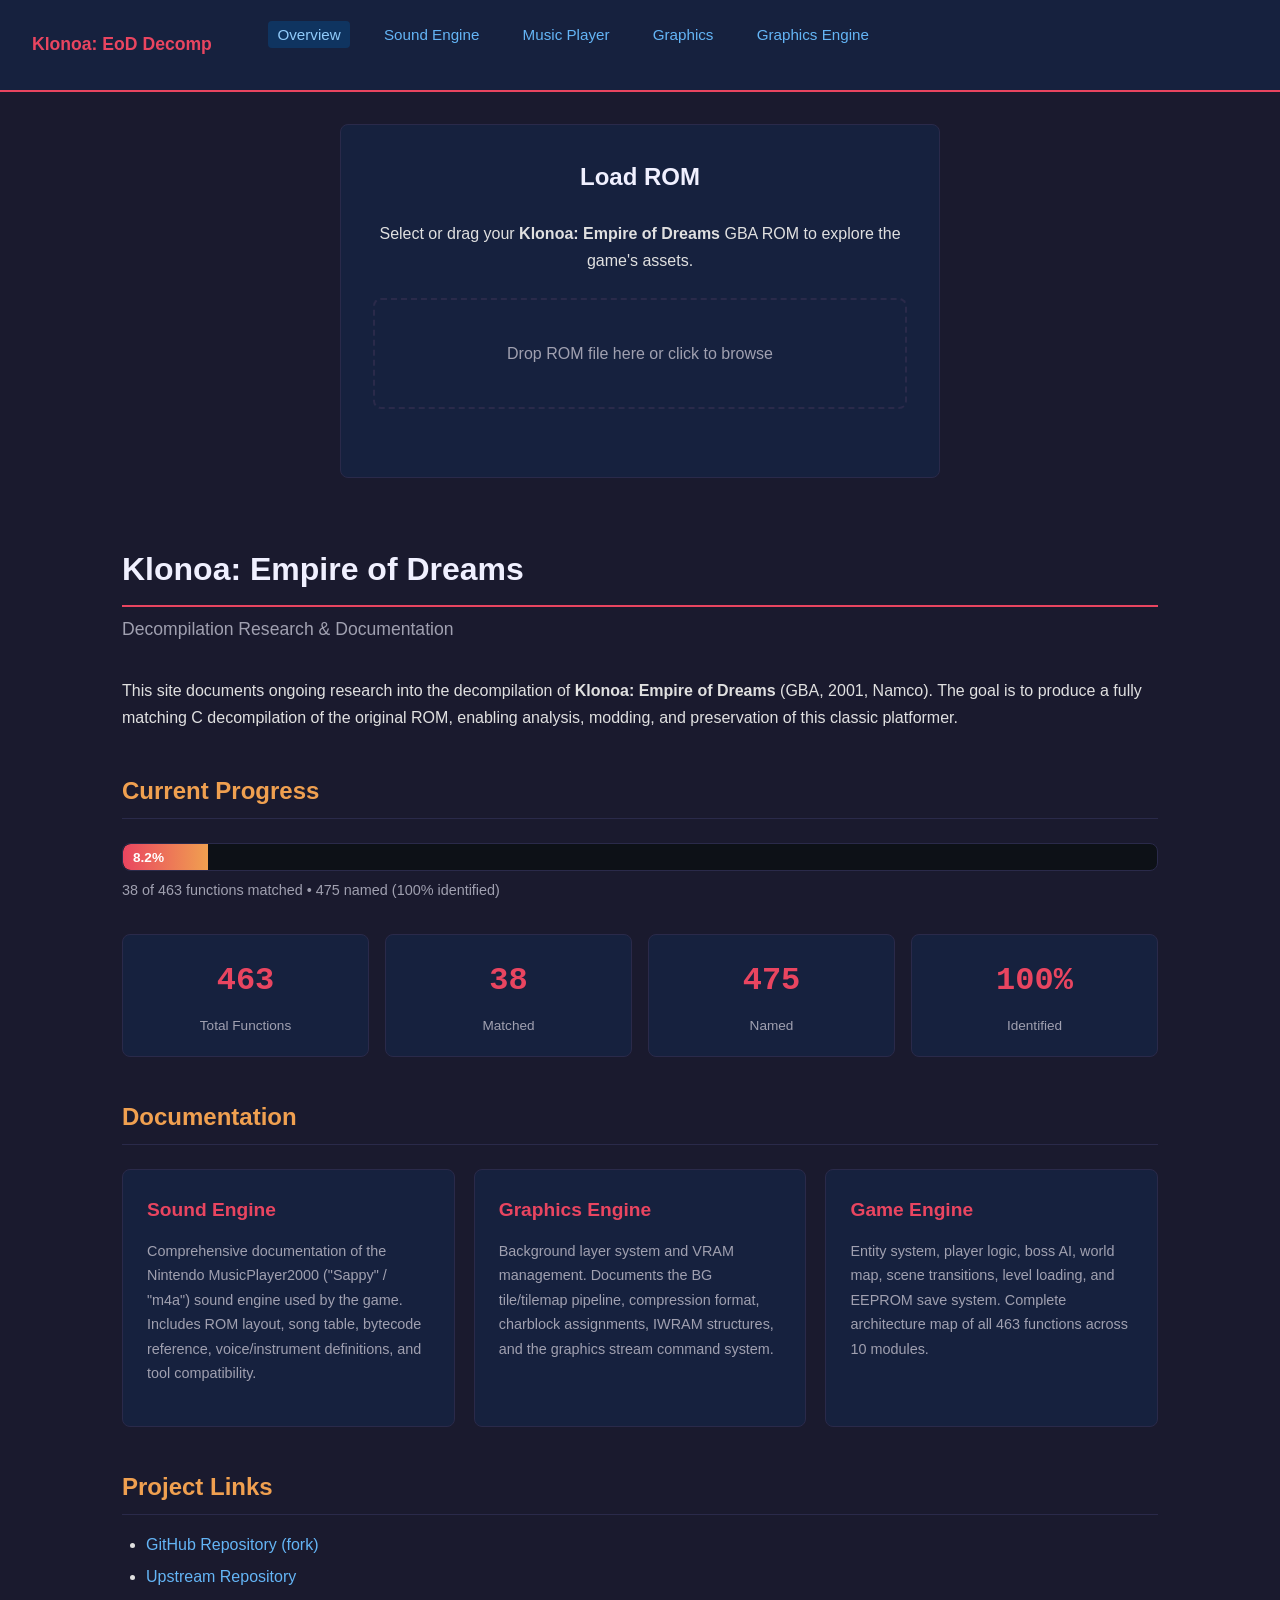
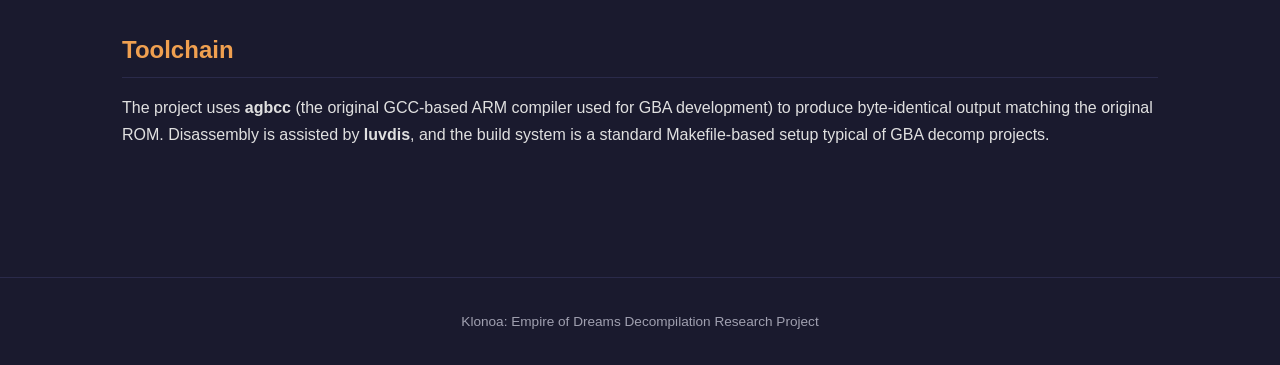
==== index.html @ 94789c7f "Update site: 38 matched (8.2%), add asm barrier technique matches Index: updated progress to 38/463 " ====
<!DOCTYPE html>
<html lang="en">
<head>
    <meta charset="UTF-8">
    <meta name="viewport" content="width=device-width, initial-scale=1.0">
    <title>Klonoa: Empire of Dreams — Decompilation Research</title>
    <link rel="stylesheet" href="style.css">
</head>
<body>
    <nav>
        <a href="index.html" class="site-title">Klonoa: EoD Decomp</a>
        <ul class="nav-links">
            <li><a href="index.html" class="active">Overview</a></li>
            <li><a href="sound.html">Sound Engine</a></li>
            <li><a href="music.html">Music Player</a></li>
            <li><a href="gallery.html">Graphics</a></li>
            <li><a href="graphics-engine.html">Graphics Engine</a></li>
        </ul>
    </nav>

    <div id="rom-picker-home"></div>

    <div class="container">
        <h1>Klonoa: Empire of Dreams</h1>
        <p class="subtitle">Decompilation Research &amp; Documentation</p>

        <p>
            This site documents ongoing research into the decompilation of
            <strong>Klonoa: Empire of Dreams</strong> (GBA, 2001, Namco).
            The goal is to produce a fully matching C decompilation of the original ROM,
            enabling analysis, modding, and preservation of this classic platformer.
        </p>

        <h2>Current Progress</h2>

        <div class="progress-container">
            <div class="progress-bar-bg">
                <div class="progress-bar-fill" style="width: 8.21%;">8.2%</div>
            </div>
            <p class="progress-label">38 of 463 functions matched &bull; 475 named (100% identified)</p>
        </div>

        <div class="stats-grid">
            <div class="stat-card">
                <div class="stat-value">463</div>
                <div class="stat-label">Total Functions</div>
            </div>
            <div class="stat-card">
                <div class="stat-value">38</div>
                <div class="stat-label">Matched</div>
            </div>
            <div class="stat-card">
                <div class="stat-value">475</div>
                <div class="stat-label">Named</div>
            </div>
            <div class="stat-card">
                <div class="stat-value">100%</div>
                <div class="stat-label">Identified</div>
            </div>
        </div>

        <h2>Documentation</h2>

        <div class="card-grid">
            <a href="sound.html" class="card" style="text-decoration: none;">
                <h3>Sound Engine</h3>
                <p>
                    Comprehensive documentation of the Nintendo MusicPlayer2000 ("Sappy" / "m4a")
                    sound engine used by the game. Includes ROM layout, song table, bytecode reference,
                    voice/instrument definitions, and tool compatibility.
                </p>
            </a>

            <a href="graphics-engine.html" class="card" style="text-decoration: none;">
                <h3>Graphics Engine</h3>
                <p>
                    Background layer system and VRAM management. Documents the BG tile/tilemap
                    pipeline, compression format, charblock assignments, IWRAM structures,
                    and the graphics stream command system.
                </p>
            </a>

            <a href="game-engine.html" class="card" style="text-decoration: none;">
                <h3>Game Engine</h3>
                <p>
                    Entity system, player logic, boss AI, world map, scene transitions,
                    level loading, and EEPROM save system. Complete architecture map of all
                    463 functions across 10 modules.
                </p>
            </a>
        </div>

        <h2>Project Links</h2>
        <ul>
            <li><a href="https://github.com/felipesanches/kl-eod-decomp">GitHub Repository (fork)</a></li>
            <li><a href="https://github.com/macabeus/kl-eod-decomp">Upstream Repository</a></li>
        </ul>

        <h2>Toolchain</h2>
        <p>
            The project uses <strong>agbcc</strong> (the original GCC-based ARM compiler used for GBA development)
            to produce byte-identical output matching the original ROM. Disassembly is assisted by
            <strong>luvdis</strong>, and the build system is a standard Makefile-based setup typical of GBA
            decomp projects.
        </p>
    </div>

    <footer>
        Klonoa: Empire of Dreams Decompilation Research Project
    </footer>
    <script type="module">
        import { initRomPicker } from './js/rom-picker.js';
        // On index page, ROM picker is optional — content is always visible
        initRomPicker('#rom-picker-home', () => {});
    </script>
</body>
</html>
---- style.css ----
/* Klonoa: Empire of Dreams — Decompilation Research Site */

:root {
    --bg-primary: #1a1a2e;
    --bg-secondary: #16213e;
    --bg-tertiary: #0f3460;
    --bg-code: #0d1117;
    --text-primary: #e0e0e0;
    --text-secondary: #a0a0b0;
    --text-heading: #f0f0ff;
    --accent: #e94560;
    --accent-secondary: #f0a050;
    --link: #64b5f6;
    --link-hover: #90caf9;
    --border: #2a2a4a;
    --table-header: #1a2744;
    --table-row-alt: #141e33;
    --mono: "Fira Mono", "Cascadia Code", "Consolas", "Liberation Mono", monospace;
    --sans: "Segoe UI", "Helvetica Neue", Arial, sans-serif;
}

* {
    margin: 0;
    padding: 0;
    box-sizing: border-box;
}

html {
    scroll-behavior: smooth;
}

body {
    font-family: var(--sans);
    background: var(--bg-primary);
    color: var(--text-primary);
    line-height: 1.7;
    min-height: 100vh;
}

/* Navigation */
nav {
    background: var(--bg-secondary);
    border-bottom: 2px solid var(--accent);
    padding: 0.8rem 2rem;
    position: sticky;
    top: 0;
    z-index: 100;
    display: flex;
    align-items: center;
    gap: 2rem;
    flex-wrap: wrap;
}

nav .site-title {
    font-size: 1.1rem;
    font-weight: 700;
    color: var(--accent);
    text-decoration: none;
    white-space: nowrap;
}

nav .nav-links {
    display: flex;
    gap: 1.5rem;
    list-style: none;
    flex-wrap: wrap;
}

nav .nav-links a {
    color: var(--link);
    text-decoration: none;
    font-size: 0.95rem;
    padding: 0.3rem 0.6rem;
    border-radius: 4px;
    transition: background 0.2s, color 0.2s;
}

nav .nav-links a:hover,
nav .nav-links a.active {
    background: var(--bg-tertiary);
    color: var(--link-hover);
}

/* Main content */
.container {
    max-width: 1100px;
    margin: 0 auto;
    padding: 2rem 2rem 4rem;
}

h1 {
    font-size: 2rem;
    color: var(--text-heading);
    margin-bottom: 0.5rem;
    border-bottom: 2px solid var(--accent);
    padding-bottom: 0.5rem;
}

h2 {
    font-size: 1.5rem;
    color: var(--accent-secondary);
    margin-top: 2.5rem;
    margin-bottom: 1rem;
    border-bottom: 1px solid var(--border);
    padding-bottom: 0.4rem;
}

h3 {
    font-size: 1.2rem;
    color: var(--text-heading);
    margin-top: 2rem;
    margin-bottom: 0.75rem;
}

p {
    margin-bottom: 1rem;
    color: var(--text-primary);
}

.subtitle {
    font-size: 1.1rem;
    color: var(--text-secondary);
    margin-bottom: 2rem;
}

a {
    color: var(--link);
    text-decoration: none;
}

a:hover {
    color: var(--link-hover);
    text-decoration: underline;
}

/* Progress bar */
.progress-container {
    margin: 1.5rem 0 2rem;
}

.progress-bar-bg {
    background: var(--bg-code);
    border-radius: 8px;
    height: 28px;
    overflow: hidden;
    border: 1px solid var(--border);
}

.progress-bar-fill {
    background: linear-gradient(90deg, var(--accent), var(--accent-secondary));
    height: 100%;
    border-radius: 8px 0 0 8px;
    display: flex;
    align-items: center;
    padding-left: 10px;
    font-size: 0.85rem;
    font-weight: 600;
    color: #fff;
    min-width: 60px;
}

.progress-label {
    margin-top: 0.4rem;
    font-size: 0.9rem;
    color: var(--text-secondary);
}

/* Stats grid */
.stats-grid {
    display: grid;
    grid-template-columns: repeat(auto-fit, minmax(200px, 1fr));
    gap: 1rem;
    margin: 1.5rem 0 2rem;
}

.stat-card {
    background: var(--bg-secondary);
    border: 1px solid var(--border);
    border-radius: 8px;
    padding: 1.2rem;
    text-align: center;
}

.stat-card .stat-value {
    font-size: 2rem;
    font-weight: 700;
    color: var(--accent);
    font-family: var(--mono);
}

.stat-card .stat-label {
    font-size: 0.85rem;
    color: var(--text-secondary);
    margin-top: 0.3rem;
}

/* Tables */
table {
    width: 100%;
    border-collapse: collapse;
    margin: 1rem 0 2rem;
    font-size: 0.9rem;
    overflow-x: auto;
    display: block;
}

@media (min-width: 800px) {
    table {
        display: table;
    }
}

thead th {
    background: var(--table-header);
    color: var(--text-heading);
    padding: 0.7rem 0.8rem;
    text-align: left;
    font-weight: 600;
    border-bottom: 2px solid var(--accent);
    white-space: nowrap;
}

tbody td {
    padding: 0.5rem 0.8rem;
    border-bottom: 1px solid var(--border);
}

tbody tr:nth-child(even) {
    background: var(--table-row-alt);
}

tbody tr:hover {
    background: var(--bg-tertiary);
}

/* Monospace cells for addresses, hex values */
.mono {
    font-family: var(--mono);
    font-size: 0.85rem;
    color: var(--accent-secondary);
}

td.mono {
    font-family: var(--mono);
    font-size: 0.85rem;
    color: var(--accent-secondary);
}

/* Code blocks */
pre {
    background: var(--bg-code);
    border: 1px solid var(--border);
    border-radius: 6px;
    padding: 1rem 1.2rem;
    overflow-x: auto;
    margin: 1rem 0 1.5rem;
    font-family: var(--mono);
    font-size: 0.85rem;
    line-height: 1.6;
    color: var(--text-primary);
}

code {
    font-family: var(--mono);
    font-size: 0.88em;
    background: var(--bg-code);
    padding: 0.15em 0.4em;
    border-radius: 3px;
    color: var(--accent-secondary);
}

pre code {
    background: none;
    padding: 0;
    color: inherit;
}

/* Syntax colors in code blocks */
.kw { color: #c792ea; }
.ty { color: #82aaff; }
.nu { color: #f78c6c; }
.cm { color: #546e7a; }
.st { color: #c3e88d; }
.fn { color: #ffcb6b; }

/* Section cards */
.card-grid {
    display: grid;
    grid-template-columns: repeat(auto-fit, minmax(280px, 1fr));
    gap: 1.2rem;
    margin: 1.5rem 0;
}

.card {
    background: var(--bg-secondary);
    border: 1px solid var(--border);
    border-radius: 8px;
    padding: 1.5rem;
    transition: border-color 0.2s, transform 0.1s;
}

.card:hover {
    border-color: var(--accent);
    transform: translateY(-2px);
}

.card h3 {
    margin-top: 0;
    color: var(--accent);
}

.card p {
    color: var(--text-secondary);
    font-size: 0.9rem;
}

/* Lists */
ul, ol {
    margin: 0.5rem 0 1.5rem 1.5rem;
}

li {
    margin-bottom: 0.3rem;
}

/* Footer */
footer {
    text-align: center;
    padding: 2rem;
    color: var(--text-secondary);
    font-size: 0.85rem;
    border-top: 1px solid var(--border);
    margin-top: 3rem;
}

/* ROM Picker */
.rom-picker-box {
    max-width: 600px;
    margin: 2rem auto;
    padding: 2rem;
    background: var(--bg-secondary);
    border: 1px solid var(--border);
    border-radius: 8px;
    text-align: center;
}

.rom-picker-box h2 {
    border: none;
    margin-top: 0;
    color: var(--text-heading);
}

.rom-drop-zone {
    margin: 1.5rem 0 1rem;
    padding: 2.5rem 1.5rem;
    border: 2px dashed var(--border);
    border-radius: 8px;
    cursor: pointer;
    transition: border-color 0.2s, background 0.2s;
}

.rom-drop-zone:hover,
.rom-drop-zone.dragover {
    border-color: var(--accent);
    background: rgba(233, 69, 96, 0.05);
}

.rom-drop-label {
    color: var(--text-secondary);
    font-size: 1rem;
}

.rom-error {
    color: var(--accent);
    font-size: 0.9rem;
    min-height: 1.4em;
}

.rom-status-loaded {
    margin-left: auto;
    color: #4caf50;
    font-size: 0.85rem;
    display: flex;
    align-items: center;
    gap: 0.5rem;
    white-space: nowrap;
}

.rom-clear-btn {
    background: transparent;
    border: 1px solid var(--border);
    color: var(--text-secondary);
    padding: 0.15rem 0.5rem;
    border-radius: 4px;
    cursor: pointer;
    font-size: 0.8rem;
}

.rom-clear-btn:hover {
    border-color: var(--accent);
    color: var(--accent);
}

.hidden {
    display: none !important;
}

/* Responsive */
@media (max-width: 600px) {
    nav {
        padding: 0.6rem 1rem;
        gap: 0.8rem;
    }

    .container {
        padding: 1.2rem 1rem 3rem;
    }

    h1 { font-size: 1.5rem; }
    h2 { font-size: 1.25rem; }

    .stats-grid {
        grid-template-columns: repeat(2, 1fr);
    }

    .stat-card .stat-value {
        font-size: 1.5rem;
    }
}
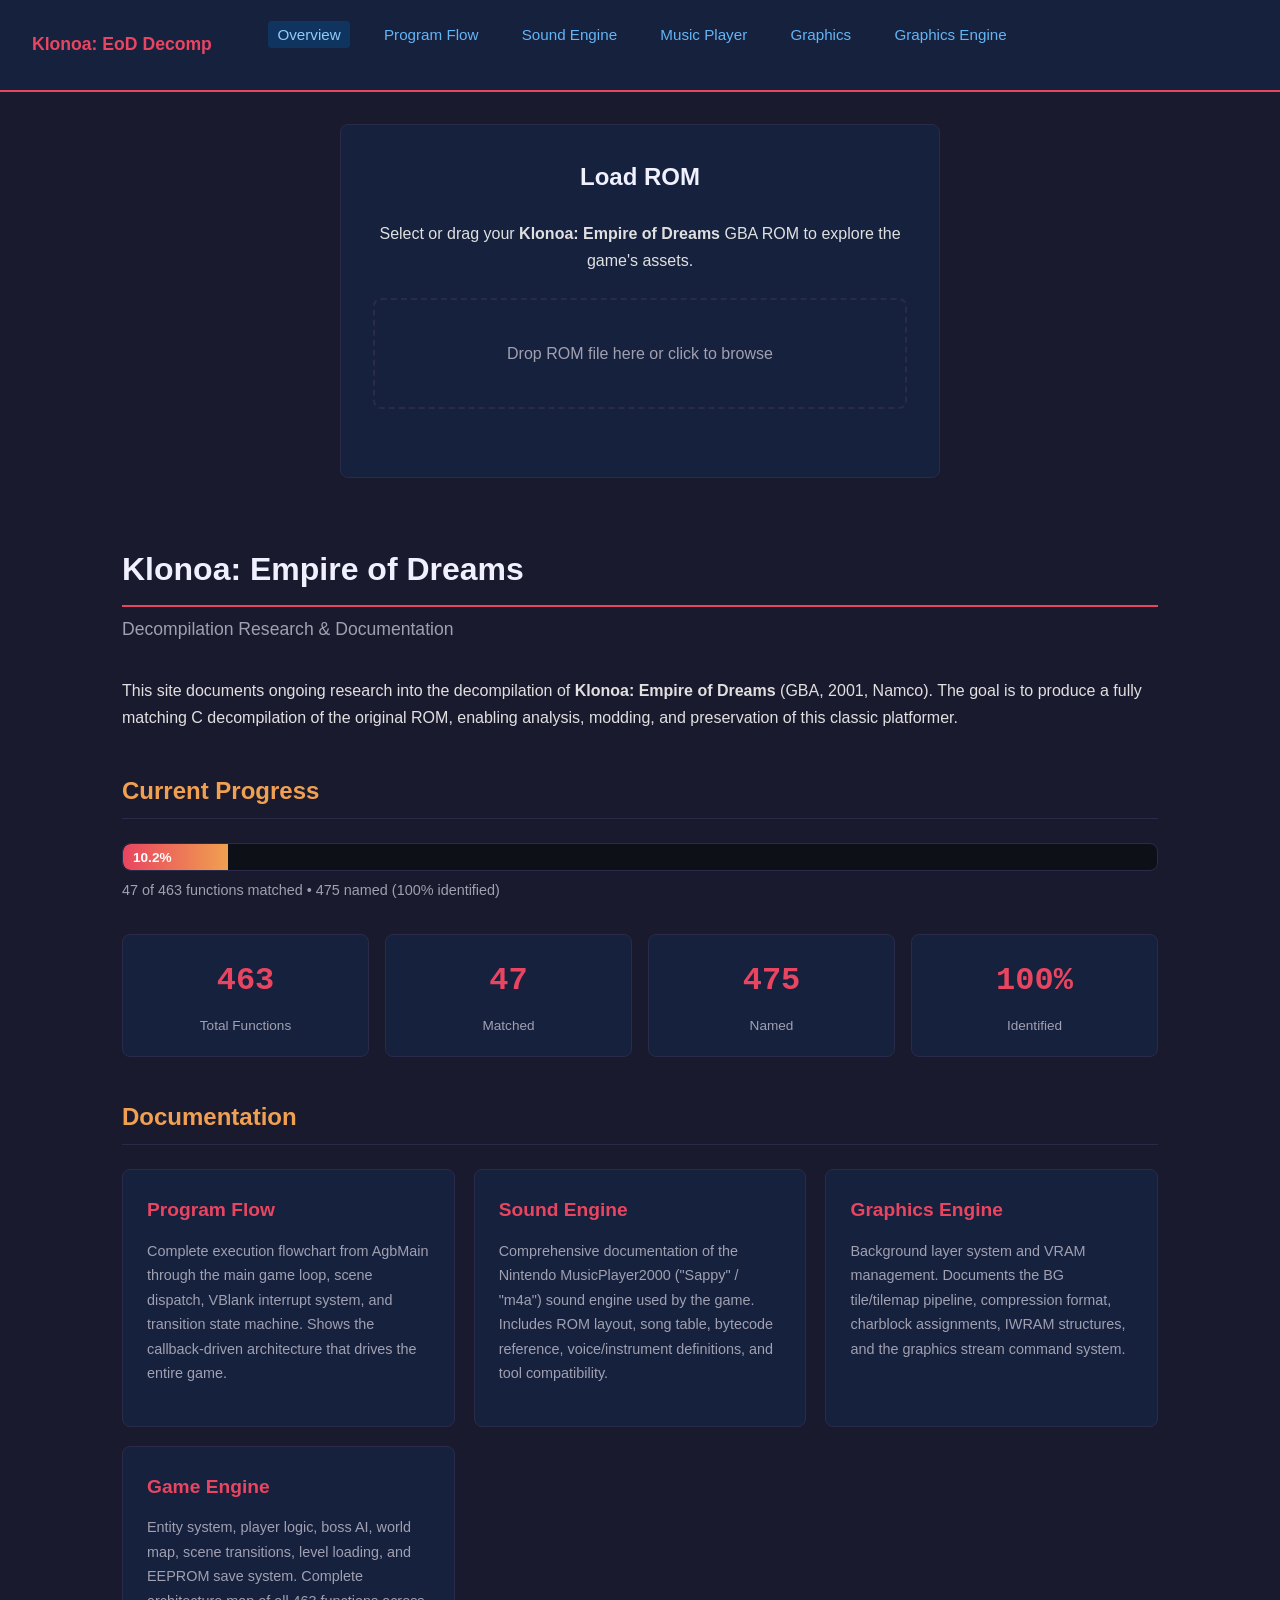
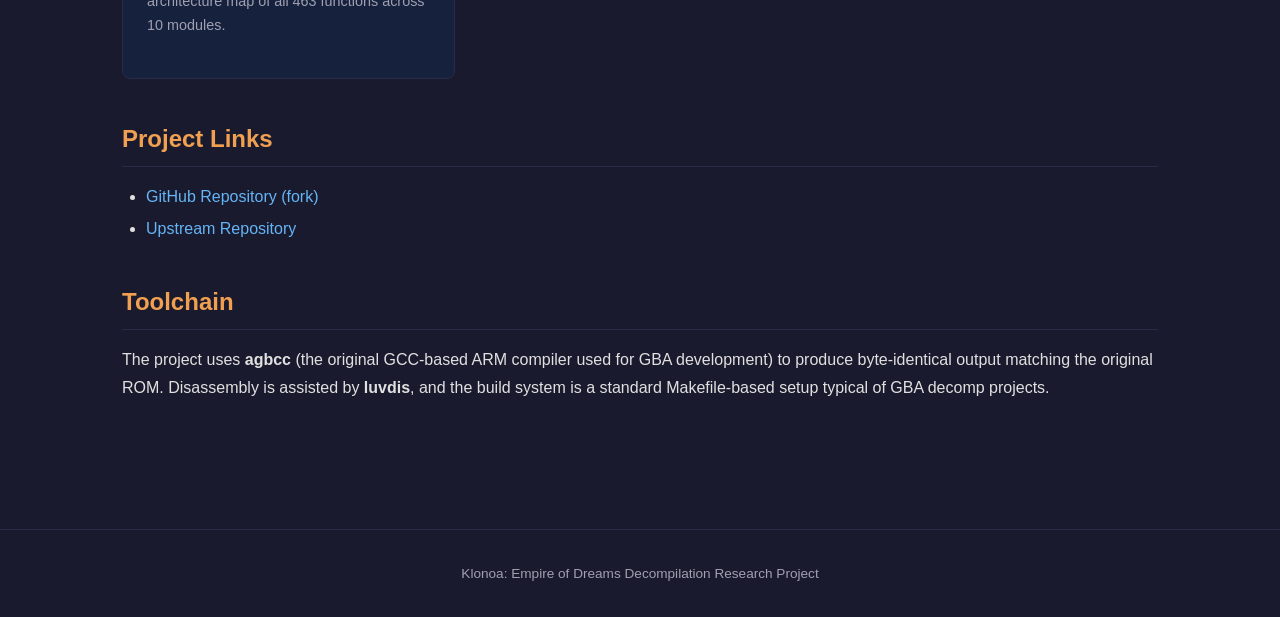
==== commit 1cde6d89: "Add program flow diagram to website SVG flowchart showing the complete execution flow: AgbMain boot " ====
--- a/index.html
+++ b/index.html
@@ -11,6 +11,7 @@
         <a href="index.html" class="site-title">Klonoa: EoD Decomp</a>
         <ul class="nav-links">
             <li><a href="index.html" class="active">Overview</a></li>
+            <li><a href="flowchart.html">Program Flow</a></li>
             <li><a href="sound.html">Sound Engine</a></li>
             <li><a href="music.html">Music Player</a></li>
             <li><a href="gallery.html">Graphics</a></li>
@@ -35,9 +36,9 @@
 
         <div class="progress-container">
             <div class="progress-bar-bg">
-                <div class="progress-bar-fill" style="width: 8.21%;">8.2%</div>
+                <div class="progress-bar-fill" style="width: 10.15%;">10.2%</div>
             </div>
-            <p class="progress-label">38 of 463 functions matched &bull; 475 named (100% identified)</p>
+            <p class="progress-label">47 of 463 functions matched &bull; 475 named (100% identified)</p>
         </div>
 
         <div class="stats-grid">
@@ -46,7 +47,7 @@
                 <div class="stat-label">Total Functions</div>
             </div>
             <div class="stat-card">
-                <div class="stat-value">38</div>
+                <div class="stat-value">47</div>
                 <div class="stat-label">Matched</div>
             </div>
             <div class="stat-card">
@@ -62,6 +63,15 @@
         <h2>Documentation</h2>
 
         <div class="card-grid">
+            <a href="flowchart.html" class="card" style="text-decoration: none;">
+                <h3>Program Flow</h3>
+                <p>
+                    Complete execution flowchart from AgbMain through the main game loop,
+                    scene dispatch, VBlank interrupt system, and transition state machine.
+                    Shows the callback-driven architecture that drives the entire game.
+                </p>
+            </a>
+
             <a href="sound.html" class="card" style="text-decoration: none;">
                 <h3>Sound Engine</h3>
                 <p>
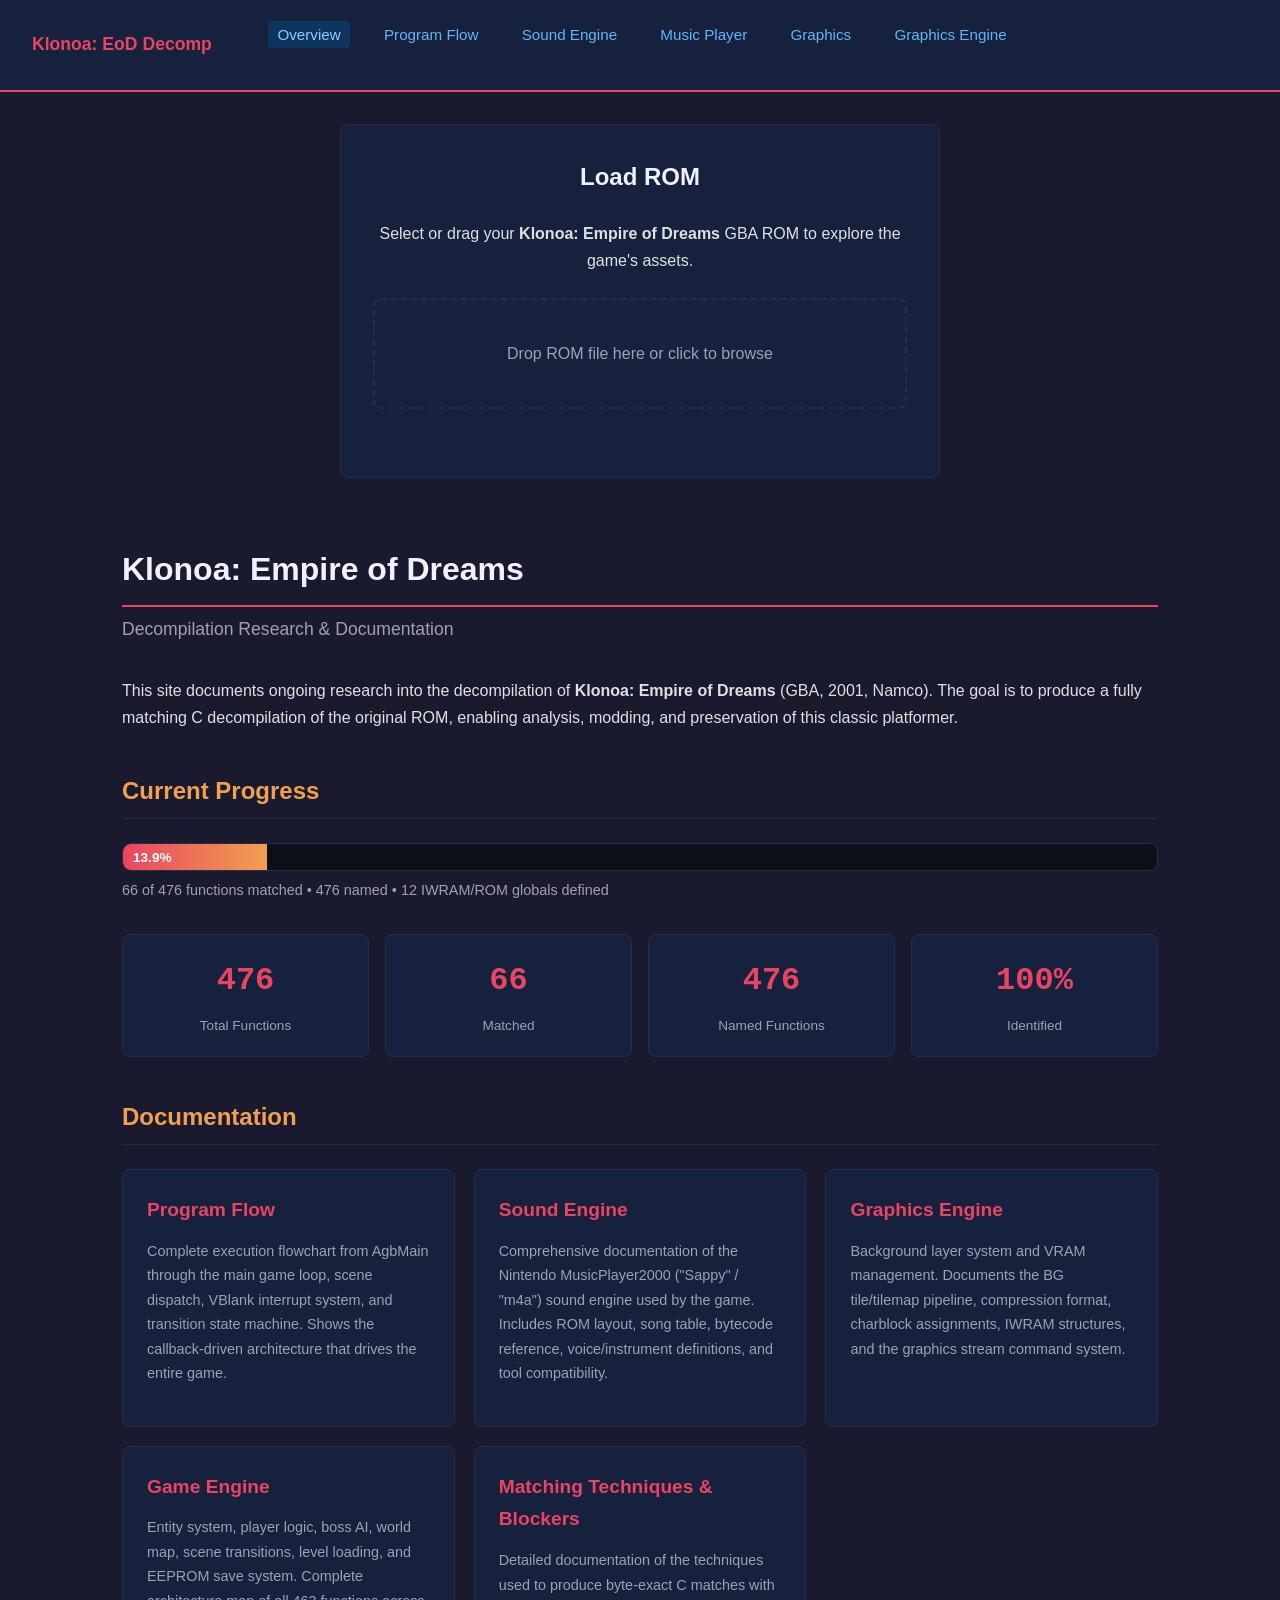
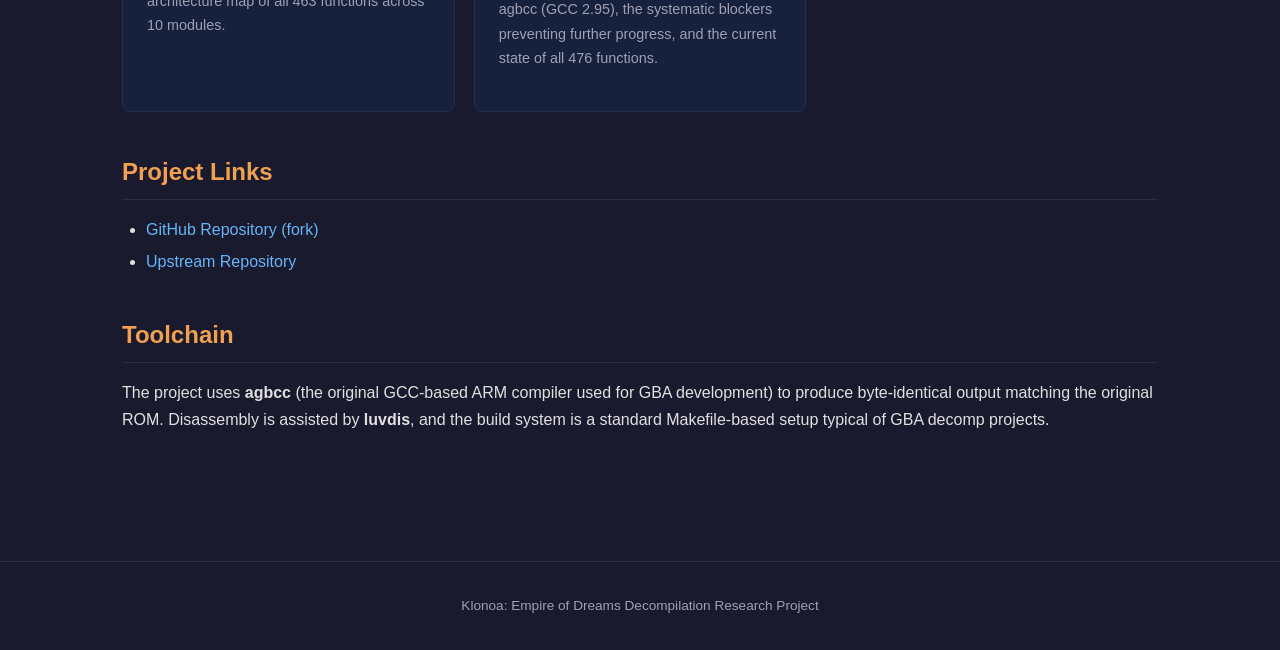
==== commit f2abdde8: "Update stats from source (auto-generated)" ====
--- a/index.html
+++ b/index.html
@@ -36,23 +36,23 @@
 
         <div class="progress-container">
             <div class="progress-bar-bg">
-                <div class="progress-bar-fill" style="width: 10.15%;">10.2%</div>
+                <div class="progress-bar-fill" style="width: 13.9%;">13.9%</div>
             </div>
-            <p class="progress-label">47 of 463 functions matched &bull; 475 named (100% identified)</p>
+            <p class="progress-label">66 of 476 functions matched &bull; 476 named &bull; 12 IWRAM/ROM globals defined</p>
         </div>
 
         <div class="stats-grid">
             <div class="stat-card">
-                <div class="stat-value">463</div>
+                <div class="stat-value">476</div>
                 <div class="stat-label">Total Functions</div>
             </div>
             <div class="stat-card">
-                <div class="stat-value">47</div>
+                <div class="stat-value">66</div>
                 <div class="stat-label">Matched</div>
             </div>
             <div class="stat-card">
-                <div class="stat-value">475</div>
-                <div class="stat-label">Named</div>
+                <div class="stat-value">476</div>
+                <div class="stat-label">Named Functions</div>
             </div>
             <div class="stat-card">
                 <div class="stat-value">100%</div>
@@ -98,6 +98,15 @@
                     463 functions across 10 modules.
                 </p>
             </a>
+
+            <a href="matching.html" class="card" style="text-decoration: none;">
+                <h3>Matching Techniques &amp; Blockers</h3>
+                <p>
+                    Detailed documentation of the techniques used to produce byte-exact C matches
+                    with agbcc (GCC 2.95), the systematic blockers preventing further progress,
+                    and the current state of all 476 functions.
+                </p>
+            </a>
         </div>
 
         <h2>Project Links</h2>
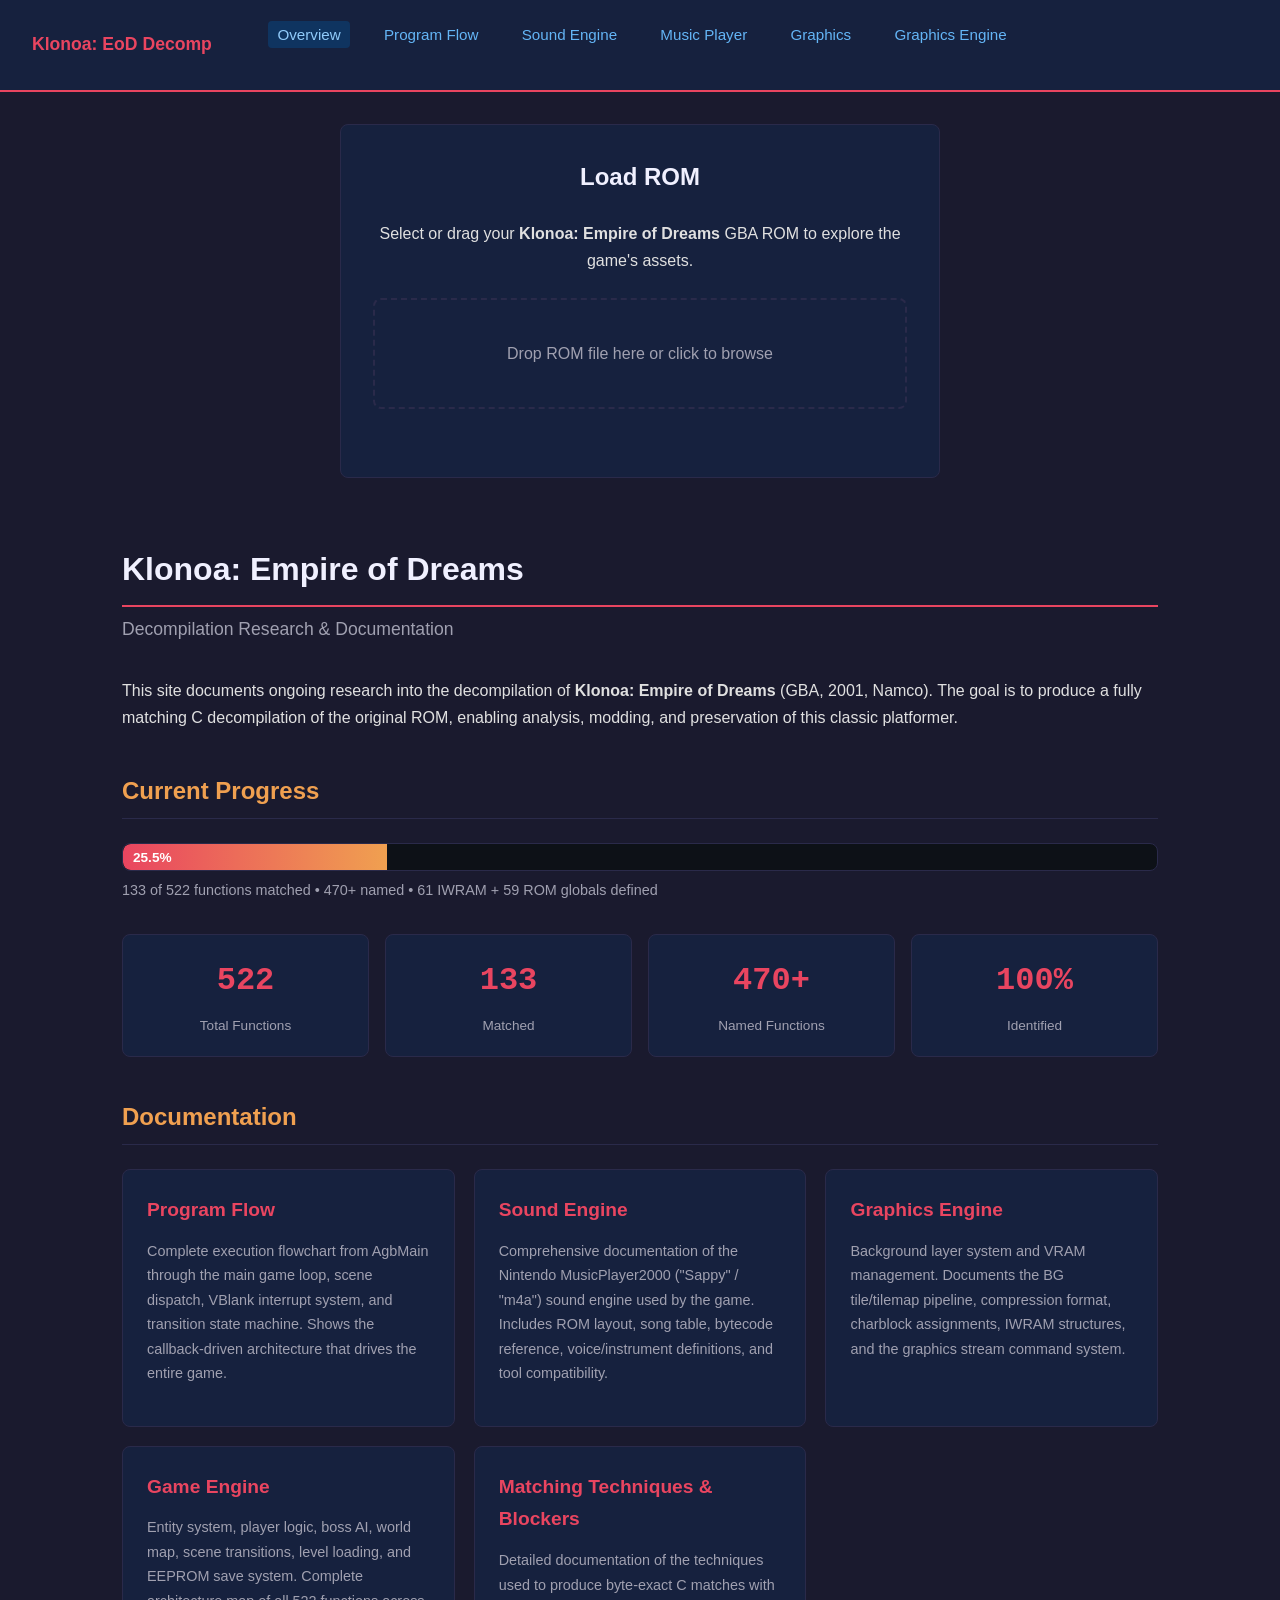
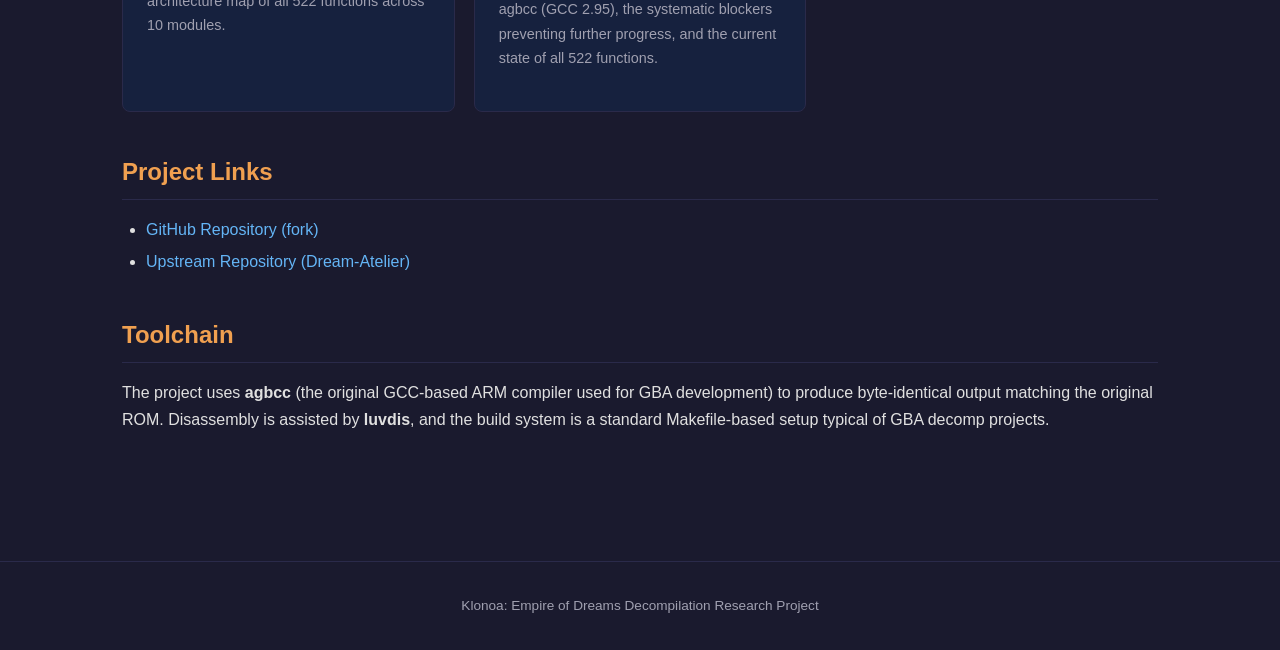
==== commit 9a9b94be: "Update stats: 133/522 matched (25.5%), add new techniques - Progress jumped from 66/476 to 133/522 f" ====
--- a/index.html
+++ b/index.html
@@ -36,22 +36,22 @@
 
         <div class="progress-container">
             <div class="progress-bar-bg">
-                <div class="progress-bar-fill" style="width: 13.9%;">13.9%</div>
+                <div class="progress-bar-fill" style="width: 25.5%;">25.5%</div>
             </div>
-            <p class="progress-label">66 of 476 functions matched &bull; 476 named &bull; 12 IWRAM/ROM globals defined</p>
+            <p class="progress-label">133 of 522 functions matched &bull; 470+ named &bull; 61 IWRAM + 59 ROM globals defined</p>
         </div>
 
         <div class="stats-grid">
             <div class="stat-card">
-                <div class="stat-value">476</div>
+                <div class="stat-value">522</div>
                 <div class="stat-label">Total Functions</div>
             </div>
             <div class="stat-card">
-                <div class="stat-value">66</div>
+                <div class="stat-value">133</div>
                 <div class="stat-label">Matched</div>
             </div>
             <div class="stat-card">
-                <div class="stat-value">476</div>
+                <div class="stat-value">470+</div>
                 <div class="stat-label">Named Functions</div>
             </div>
             <div class="stat-card">
@@ -95,7 +95,7 @@
                 <p>
                     Entity system, player logic, boss AI, world map, scene transitions,
                     level loading, and EEPROM save system. Complete architecture map of all
-                    463 functions across 10 modules.
+                    522 functions across 10 modules.
                 </p>
             </a>
 
@@ -104,7 +104,7 @@
                 <p>
                     Detailed documentation of the techniques used to produce byte-exact C matches
                     with agbcc (GCC 2.95), the systematic blockers preventing further progress,
-                    and the current state of all 476 functions.
+                    and the current state of all 522 functions.
                 </p>
             </a>
         </div>
@@ -112,7 +112,7 @@
         <h2>Project Links</h2>
         <ul>
             <li><a href="https://github.com/felipesanches/kl-eod-decomp">GitHub Repository (fork)</a></li>
-            <li><a href="https://github.com/macabeus/kl-eod-decomp">Upstream Repository</a></li>
+            <li><a href="https://github.com/Dream-Atelier/kl-eod-decomp">Upstream Repository (Dream-Atelier)</a></li>
         </ul>
 
         <h2>Toolchain</h2>
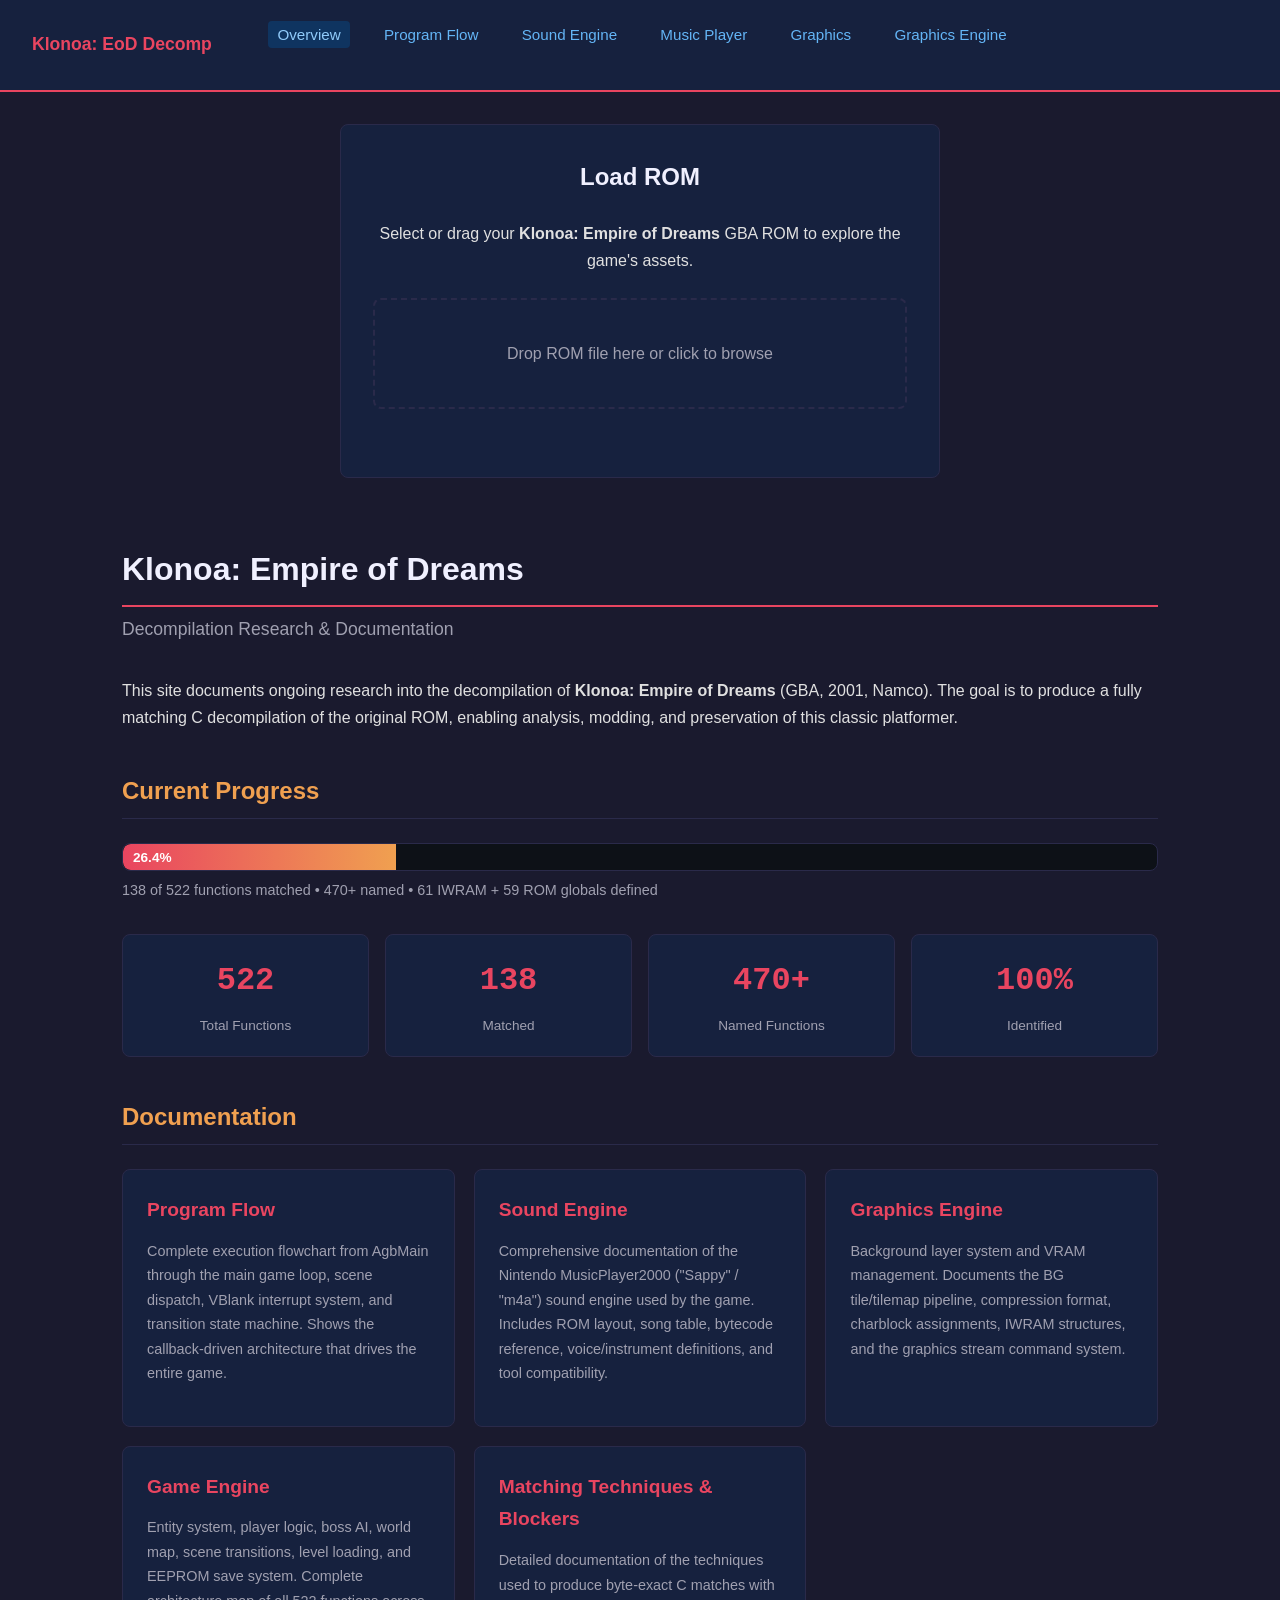
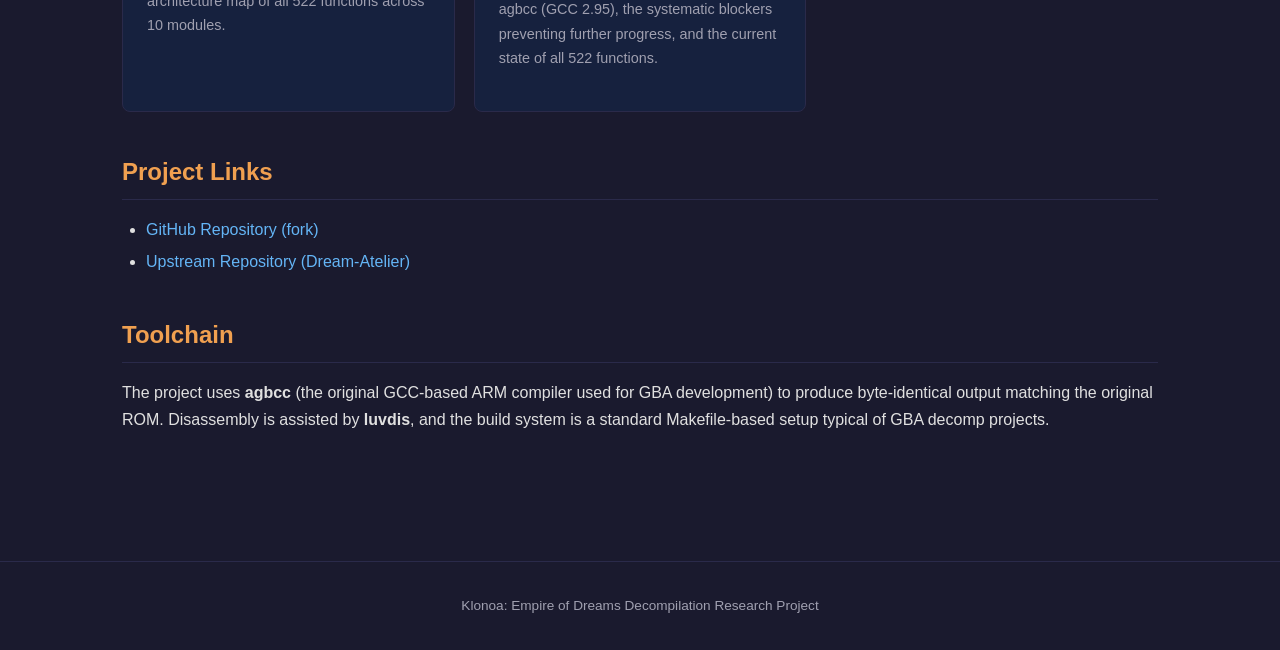
==== commit 57646092: "Update stats: 138/522 matched (26.4%) +1: InitOamEntries (code_0) — leaf function with callee-saved " ====
--- a/index.html
+++ b/index.html
@@ -36,9 +36,9 @@
 
         <div class="progress-container">
             <div class="progress-bar-bg">
-                <div class="progress-bar-fill" style="width: 25.5%;">25.5%</div>
+                <div class="progress-bar-fill" style="width: 26.4%;">26.4%</div>
             </div>
-            <p class="progress-label">133 of 522 functions matched &bull; 470+ named &bull; 61 IWRAM + 59 ROM globals defined</p>
+            <p class="progress-label">138 of 522 functions matched &bull; 470+ named &bull; 61 IWRAM + 59 ROM globals defined</p>
         </div>
 
         <div class="stats-grid">
@@ -47,7 +47,7 @@
                 <div class="stat-label">Total Functions</div>
             </div>
             <div class="stat-card">
-                <div class="stat-value">133</div>
+                <div class="stat-value">138</div>
                 <div class="stat-label">Matched</div>
             </div>
             <div class="stat-card">
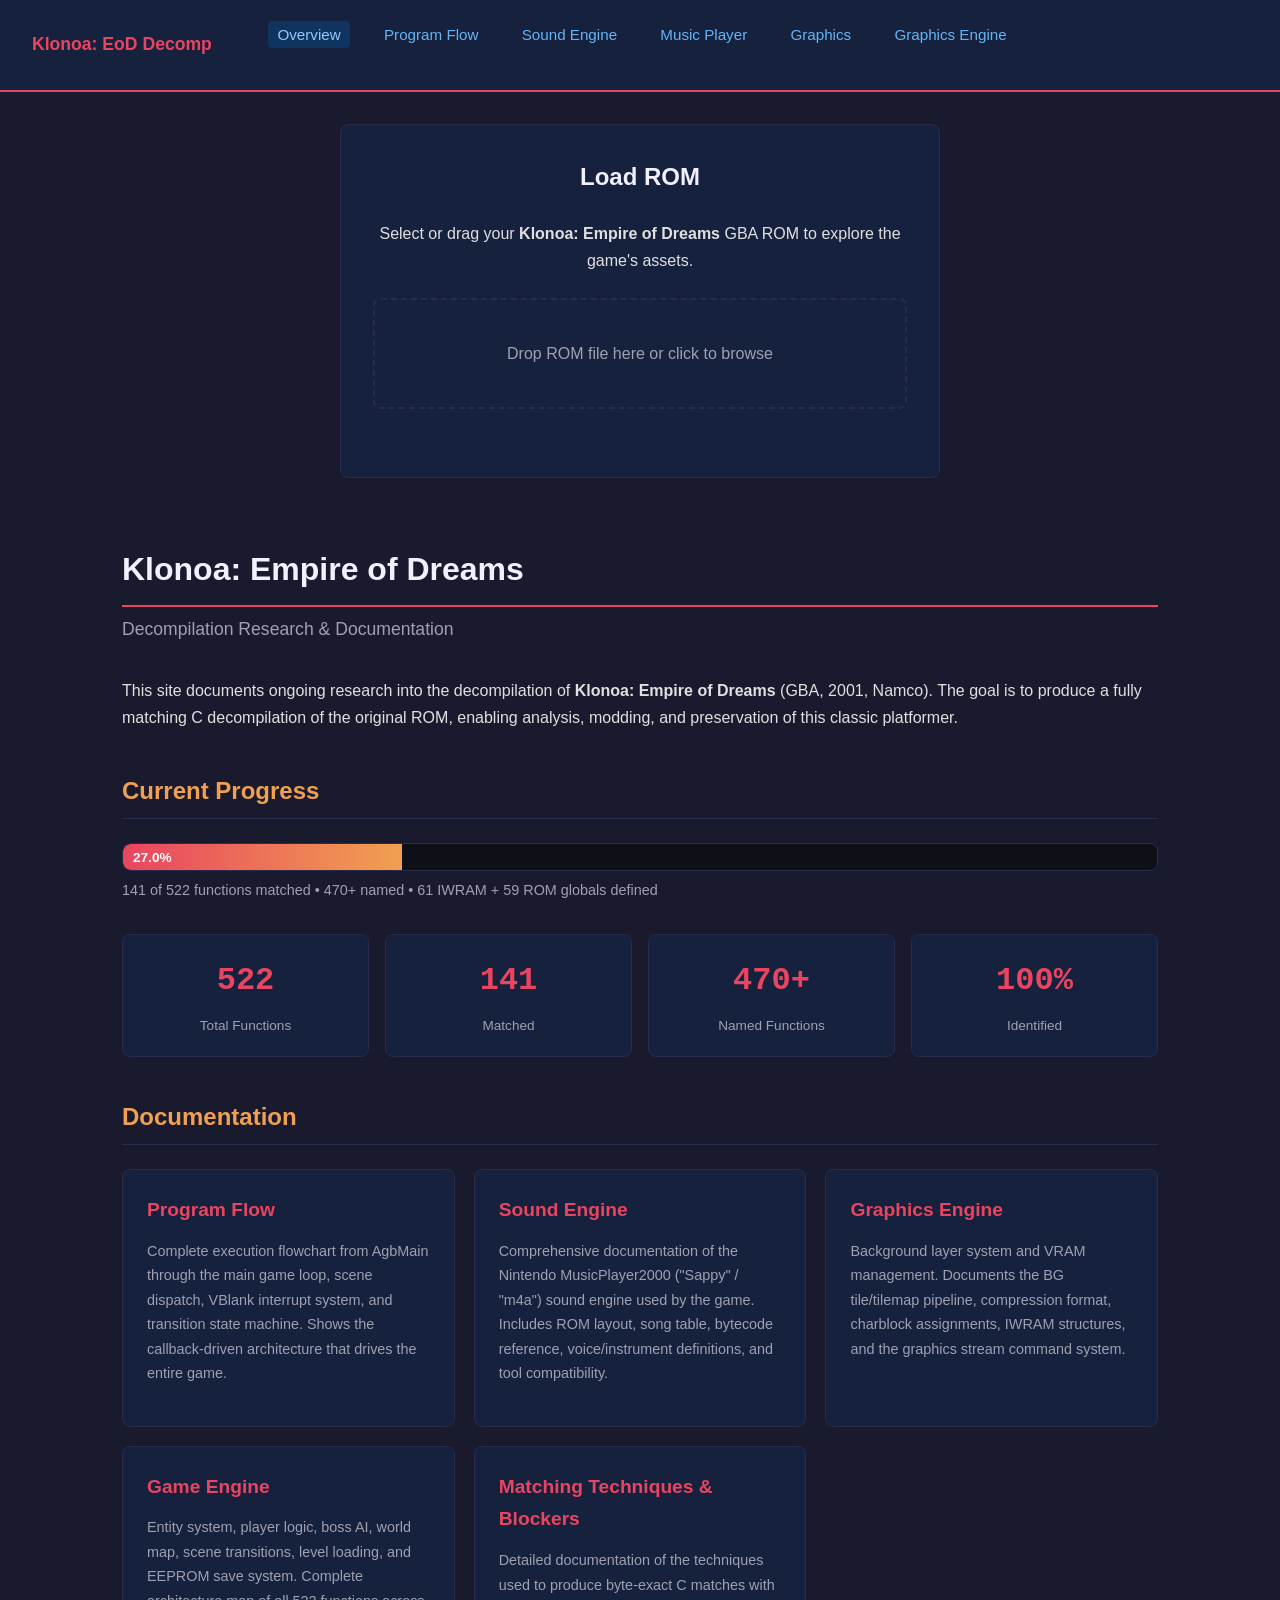
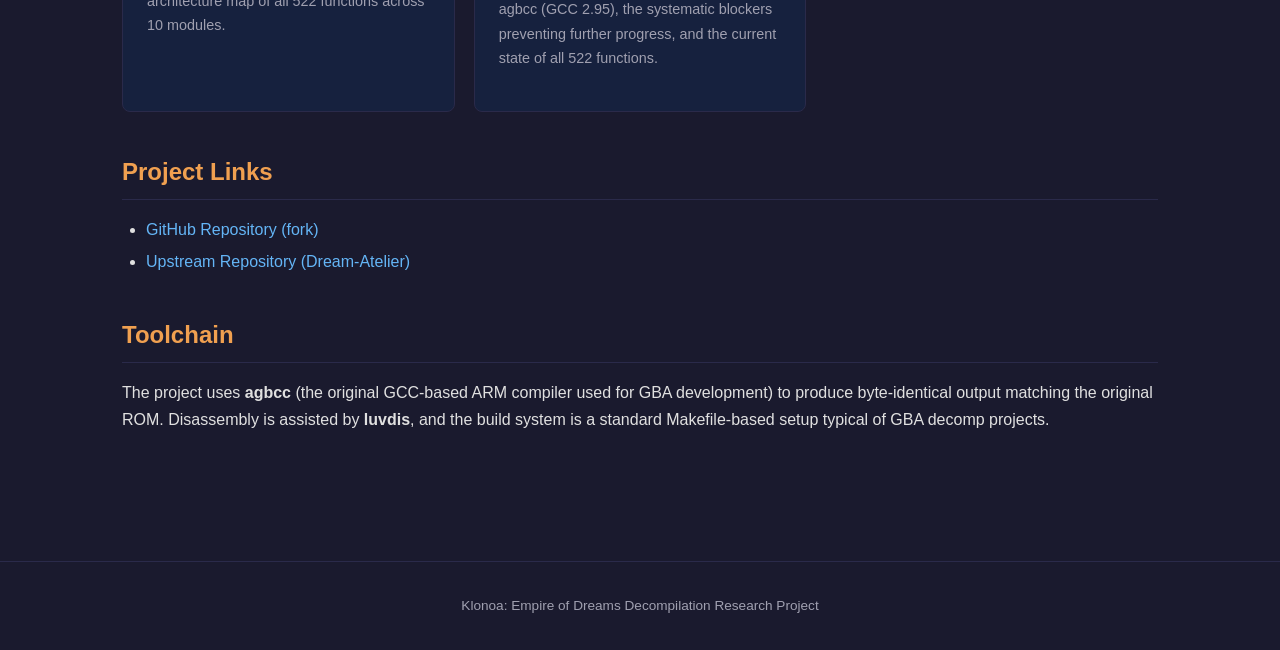
==== commit 31db5598: "Update stats: 141/522 matched (27.0%) +2: StreamCmd_SetBGScroll (gfx), ReadKeyInput (system).  Co-Au" ====
--- a/index.html
+++ b/index.html
@@ -36,9 +36,9 @@
 
         <div class="progress-container">
             <div class="progress-bar-bg">
-                <div class="progress-bar-fill" style="width: 26.4%;">26.4%</div>
+                <div class="progress-bar-fill" style="width: 27.0%;">27.0%</div>
             </div>
-            <p class="progress-label">138 of 522 functions matched &bull; 470+ named &bull; 61 IWRAM + 59 ROM globals defined</p>
+            <p class="progress-label">141 of 522 functions matched &bull; 470+ named &bull; 61 IWRAM + 59 ROM globals defined</p>
         </div>
 
         <div class="stats-grid">
@@ -47,7 +47,7 @@
                 <div class="stat-label">Total Functions</div>
             </div>
             <div class="stat-card">
-                <div class="stat-value">138</div>
+                <div class="stat-value">141</div>
                 <div class="stat-label">Matched</div>
             </div>
             <div class="stat-card">
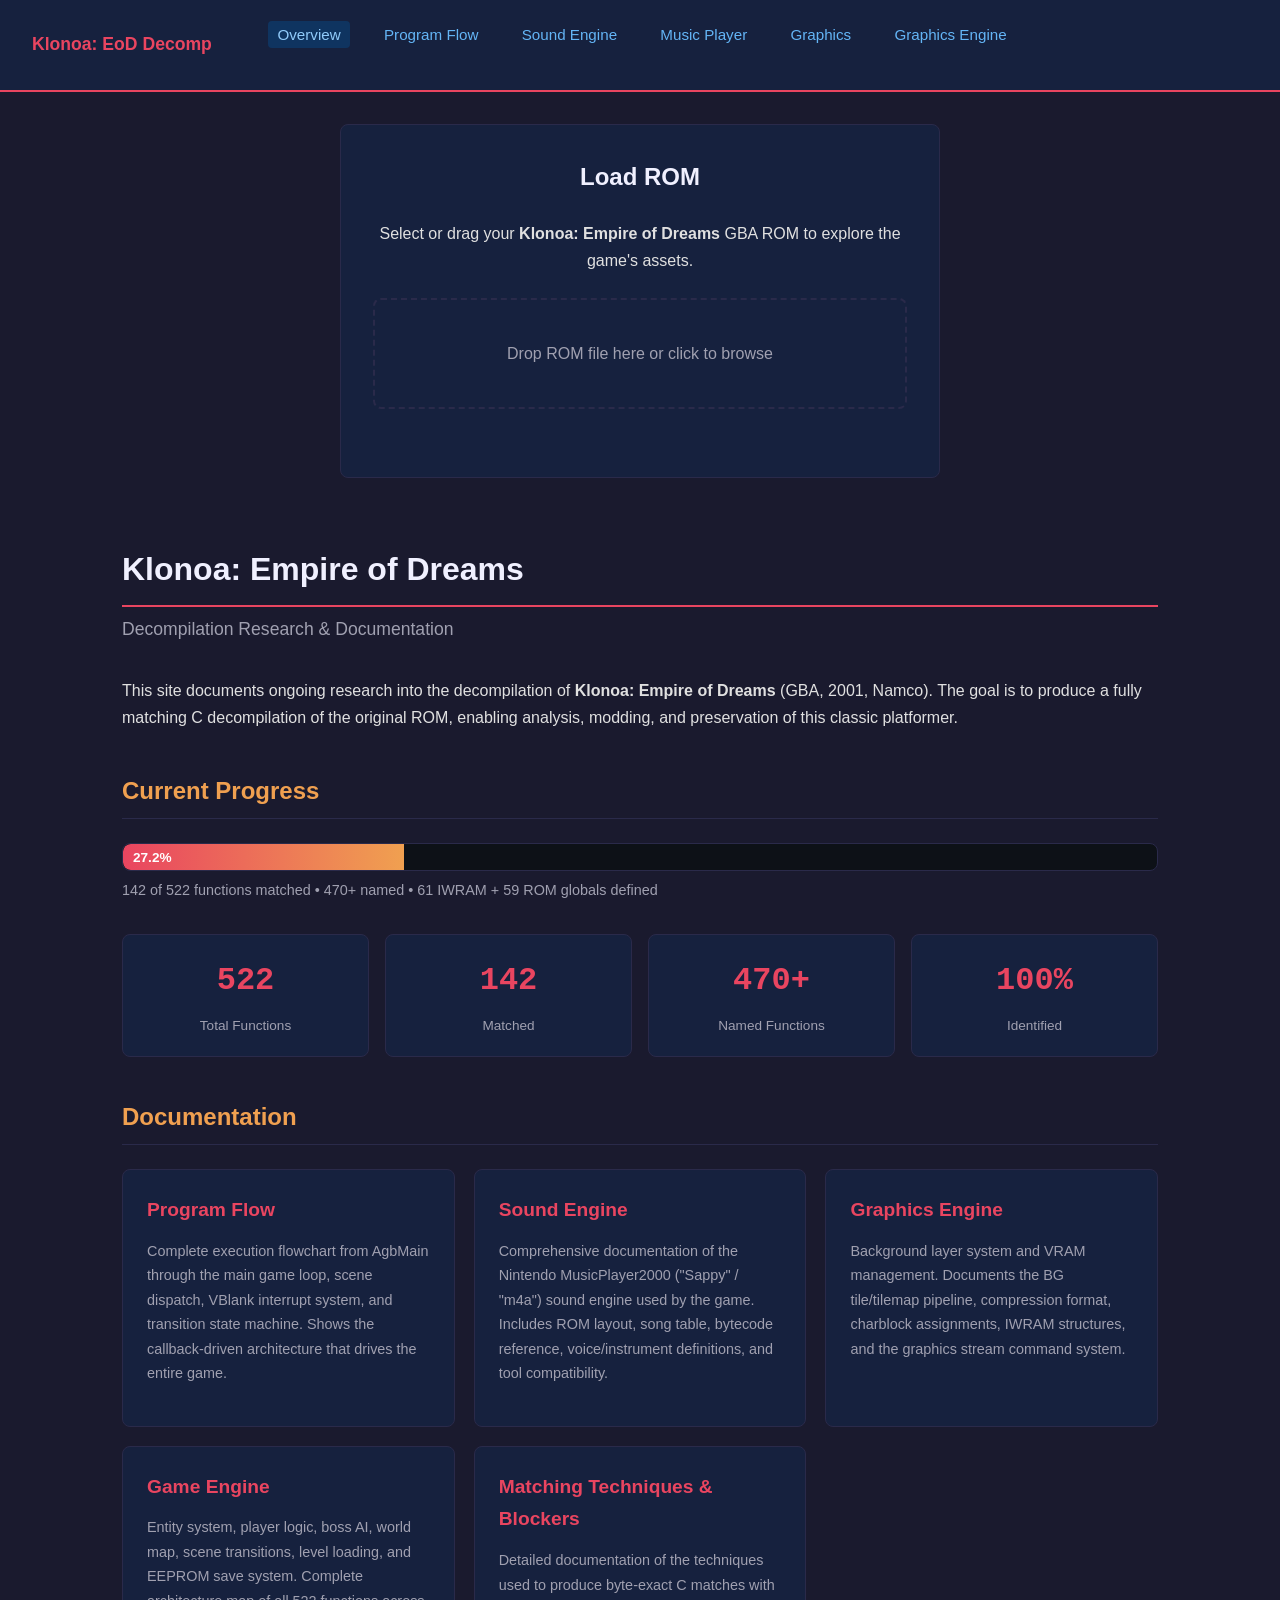
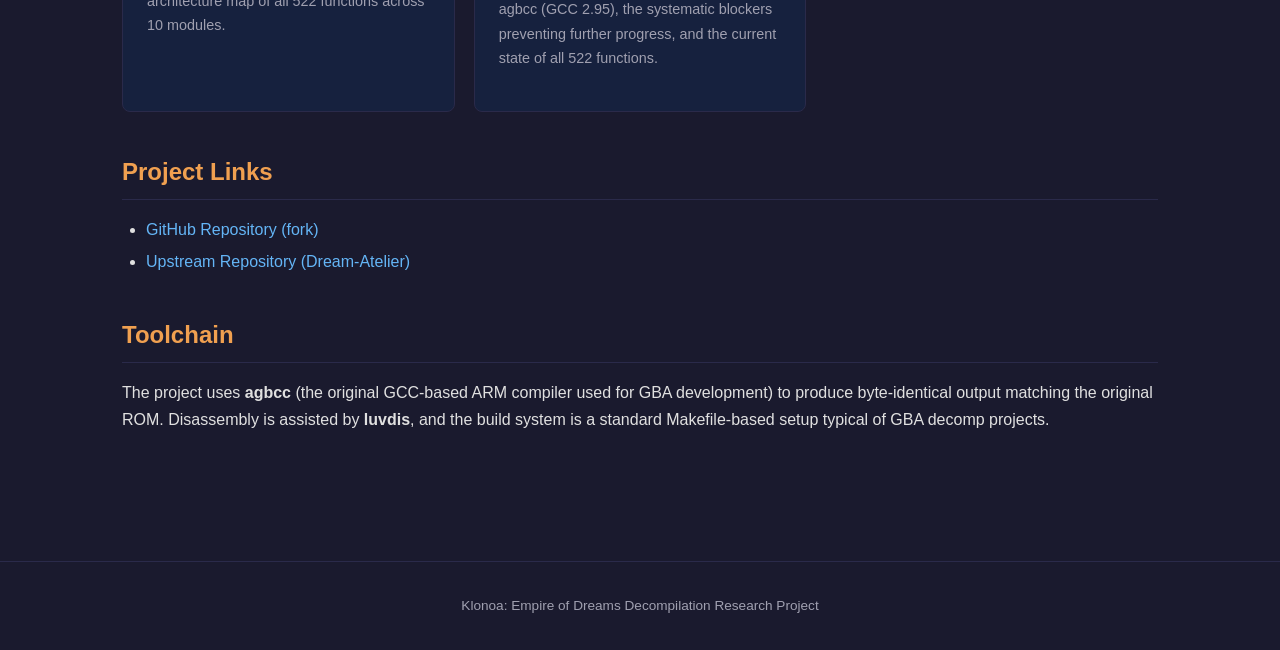
==== commit d4704ab8: "Update stats: 142/522 matched (27.2%) +1: InitLevelStateDefaults (gfx).  Co-Authored-By: Claude Opus" ====
--- a/index.html
+++ b/index.html
@@ -36,9 +36,9 @@
 
         <div class="progress-container">
             <div class="progress-bar-bg">
-                <div class="progress-bar-fill" style="width: 27.0%;">27.0%</div>
+                <div class="progress-bar-fill" style="width: 27.2%;">27.2%</div>
             </div>
-            <p class="progress-label">141 of 522 functions matched &bull; 470+ named &bull; 61 IWRAM + 59 ROM globals defined</p>
+            <p class="progress-label">142 of 522 functions matched &bull; 470+ named &bull; 61 IWRAM + 59 ROM globals defined</p>
         </div>
 
         <div class="stats-grid">
@@ -47,7 +47,7 @@
                 <div class="stat-label">Total Functions</div>
             </div>
             <div class="stat-card">
-                <div class="stat-value">141</div>
+                <div class="stat-value">142</div>
                 <div class="stat-label">Matched</div>
             </div>
             <div class="stat-card">
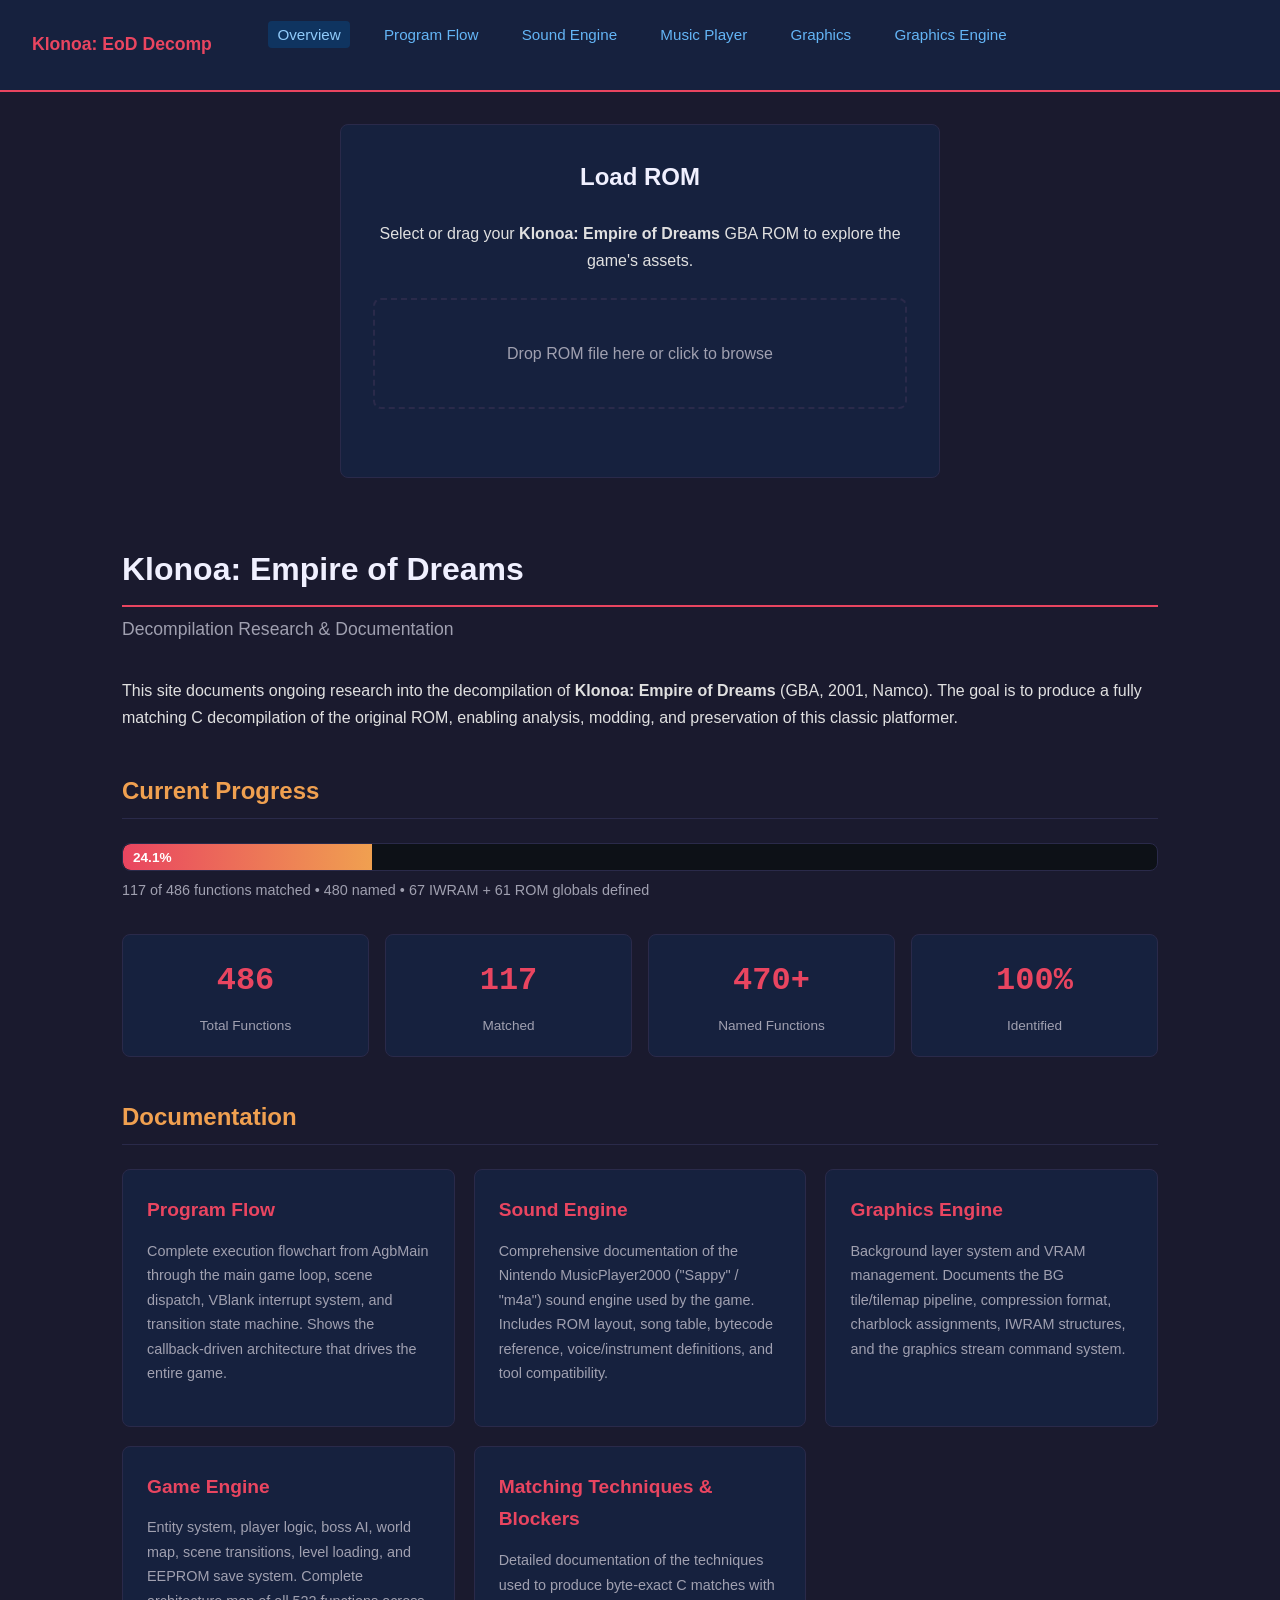
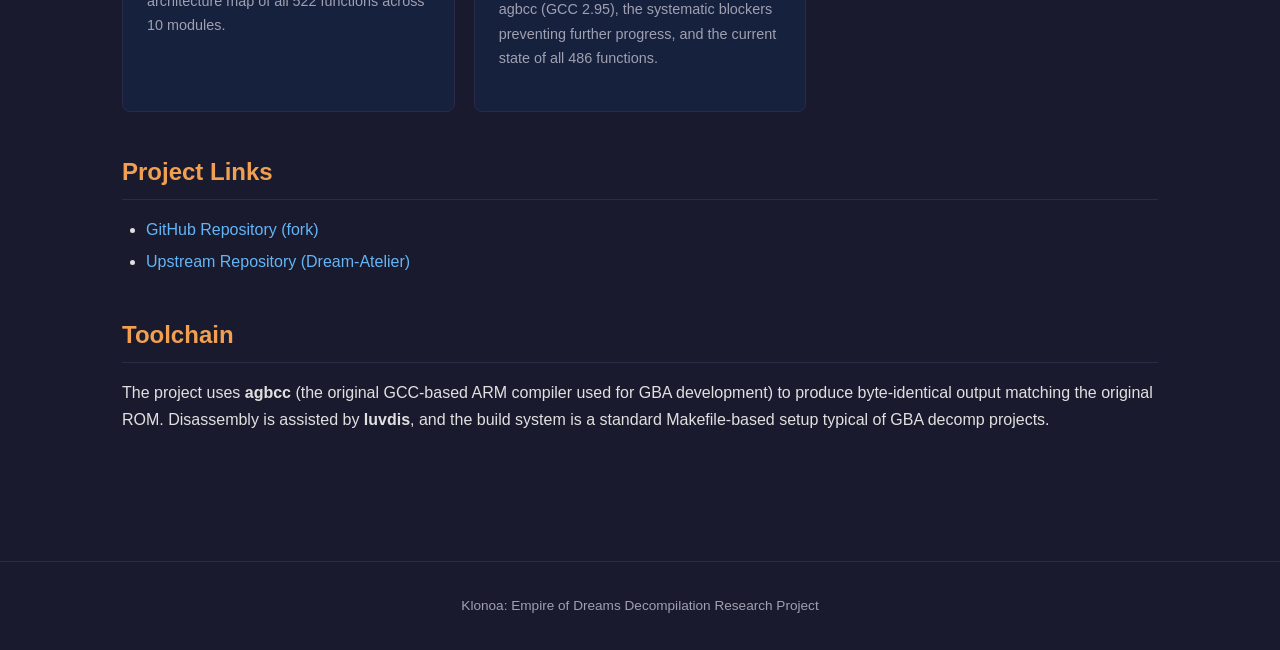
==== commit 41dbc66a: "Update stats from source (auto-generated)" ====
--- a/index.html
+++ b/index.html
@@ -36,18 +36,18 @@
 
         <div class="progress-container">
             <div class="progress-bar-bg">
-                <div class="progress-bar-fill" style="width: 27.2%;">27.2%</div>
+                <div class="progress-bar-fill" style="width: 24.1%;">24.1%</div>
             </div>
-            <p class="progress-label">142 of 522 functions matched &bull; 470+ named &bull; 61 IWRAM + 59 ROM globals defined</p>
+            <p class="progress-label">117 of 486 functions matched &bull; 480 named &bull; 67 IWRAM + 61 ROM globals defined</p>
         </div>
 
         <div class="stats-grid">
             <div class="stat-card">
-                <div class="stat-value">522</div>
+                <div class="stat-value">486</div>
                 <div class="stat-label">Total Functions</div>
             </div>
             <div class="stat-card">
-                <div class="stat-value">142</div>
+                <div class="stat-value">117</div>
                 <div class="stat-label">Matched</div>
             </div>
             <div class="stat-card">
@@ -104,7 +104,7 @@
                 <p>
                     Detailed documentation of the techniques used to produce byte-exact C matches
                     with agbcc (GCC 2.95), the systematic blockers preventing further progress,
-                    and the current state of all 522 functions.
+                    and the current state of all 486 functions.
                 </p>
             </a>
         </div>
